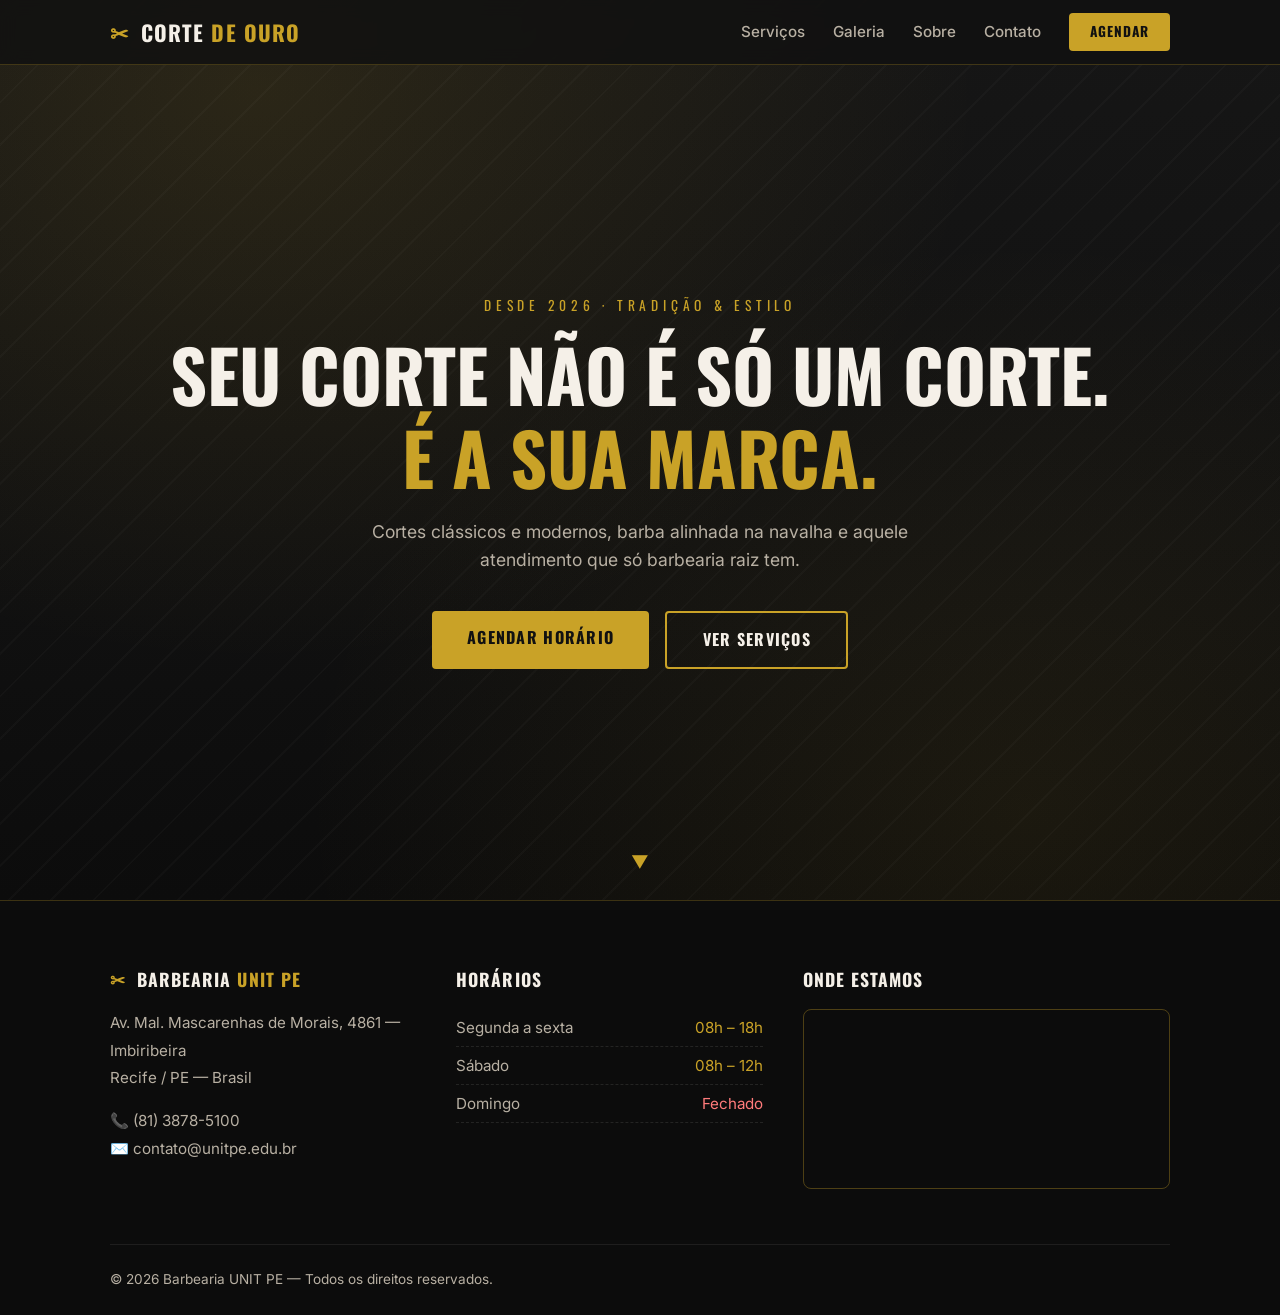
==== index.html @ e79a47ef "atualização" ====
<!DOCTYPE html>
<html lang="pt-BR">
<head>
  <meta charset="UTF-8" />
  <meta name="viewport" content="width=device-width, initial-scale=1.0" />
  <title>Barbearia Corte de Ouro — Cortes clássicos e modernos</title>
  <meta name="description" content="Barbearia Navalha de Ouro: corte, barba e estilo. Agende seu horário online." />
  <link rel="preconnect" href="https://fonts.googleapis.com" />
  <link rel="preconnect" href="https://fonts.gstatic.com" crossorigin />
  <link href="https://fonts.googleapis.com/css2?family=Oswald:wght@500;700&family=Inter:wght@400;500;600&display=swap" rel="stylesheet" />
  <link rel="stylesheet" href="css/style.css" />
</head>
<body>

    <!-- ===== NAVBAR ===== -->
  <header class="navbar" id="topo">
    <div class="container navbar__inner">
      <a href="#topo" class="navbar__logo">
        <span class="logo__icon">✂</span> Corte <span class="logo__gold">de Ouro</span>
      </a>

      <nav class="navbar__menu" id="menu">
        <a href="#servicos">Serviços</a>
        <a href="#galeria">Galeria</a>
        <a href="#sobre">Sobre</a>
        <a href="#contato">Contato</a>
        <a href="#agendamento" class="btn btn--small">Agendar</a>
      </nav>

      <button class="navbar__toggle" id="menu-toggle" aria-label="Abrir menu">
        <span></span><span></span><span></span>
      </button>
    </div>
  </header>

  <!-- ===== HERO ===== -->
  <section class="hero">
    <div class="container hero__content">
      <p class="hero__tagline">Desde 2026 · Tradição &amp; Estilo</p>
      <h1 class="hero__title">
        Seu corte não é só um corte.<br />
        <span class="logo__gold">É a sua marca.</span>
      </h1>
      <p class="hero__subtitle">
        Cortes clássicos e modernos, barba alinhada na navalha e aquele
        atendimento que só barbearia raiz tem.
      </p>
      <div class="hero__actions">
        <a href="#agendamento" class="btn">Agendar horário</a>
        <a href="#servicos" class="btn btn--outline">Ver serviços</a>
      </div>
    </div>
    <div class="hero__scroll" aria-hidden="true">▼</div>
  </section>




  <footer class="footer" id="contato">
    <div class="container">
      <div class="footer__grid">
        <div class="footer__coluna">
          <h3 class="footer__titulo"><span class="logo__icon">✂</span> Barbearia <span class="logo__gold">UNIT PE</span></h3>
          <p class="footer__texto">
            Av. Mal. Mascarenhas de Morais, 4861 — Imbiribeira<br />
            Recife / PE — Brasil
          </p>
          <p class="footer__texto">
            📞 (81) 3878-5100<br />
            ✉️ contato@unitpe.edu.br
          </p>
        </div>
  
        <div class="footer__coluna">
          <h3 class="footer__titulo">Horários</h3>
          <ul class="footer__horarios">
            <li><span>Segunda a sexta</span> <span>08h – 18h</span></li>
            <li><span>Sábado</span> <span>08h – 12h</span></li>
            <li><span>Domingo</span> <span class="footer__fechado">Fechado</span></li>
          </ul>
        </div>
  
        <div class="footer__coluna">
          <h3 class="footer__titulo">Onde estamos</h3>
          <iframe
            class="footer__mapa"
            src="https://www.openstreetmap.org/export/embed.html?bbox=-34.9180%2C-8.1210%2C-34.9080%2C-8.1150&amp;layer=mapnik&amp;marker=-8.1180%2C-34.9130"
            title="Mapa da localização da UNIT PE Imbiribeira"
            loading="lazy">
          </iframe>
        </div>
      </div>
  
      <div class="footer__base">
        <p>© 2026 Barbearia UNIT PE — Todos os direitos reservados.</p>
      </div>
    </div>
  </footer>

    
</body>
</html>
---- css/style.css ----
/* =====================================================
   Barbearia Cotede Ouro — estilos
   Paleta: preto carvão + dourado + branco gelo
   ===================================================== */

   :root {
    --cor-fundo: #111111;
    --cor-fundo-2: #1a1a1a;
    --cor-texto: #f5f0e8;
    --cor-texto-suave: #b8b0a3;
    --cor-ouro: #c9a227;
    --cor-ouro-claro: #e6c75a;
    --fonte-titulo: "Oswald", sans-serif;
    --fonte-texto: "Inter", sans-serif;
    --largura-max: 1100px;
  }
  
  * {
    margin: 0;
    padding: 0;
    box-sizing: border-box;
  }
  
  html {
    scroll-behavior: smooth;
  }
  
  body {
    font-family: var(--fonte-texto);
    background: var(--cor-fundo);
    color: var(--cor-texto);
    line-height: 1.6;
  }
  
  .container {
    max-width: var(--largura-max);
    margin: 0 auto;
    padding: 0 1.25rem;
  }
  
  /* ===== Botões ===== */
  .btn {
    display: inline-block;
    background: var(--cor-ouro);
    color: #111;
    font-family: var(--fonte-titulo);
    font-weight: 700;
    text-transform: uppercase;
    letter-spacing: 0.08em;
    text-decoration: none;
    padding: 0.9rem 2.2rem;
    border-radius: 4px;
    transition: background 0.25s, transform 0.25s;
  }
  
  .btn:hover {
    background: var(--cor-ouro-claro);
    transform: translateY(-2px);
  }
  
  .btn--outline {
    background: transparent;
    color: var(--cor-texto);
    border: 2px solid var(--cor-ouro);
  }
  
  .btn--outline:hover {
    background: rgba(201, 162, 39, 0.15);
  }
  
  .btn--small {
    padding: 0.5rem 1.3rem;
    font-size: 0.85rem;
  }
  
  /* ===== Navbar ===== */
  .navbar {
    position: fixed;
    top: 0;
    left: 0;
    right: 0;
    z-index: 100;
    background: rgba(17, 17, 17, 0.85);
    backdrop-filter: blur(8px);
    border-bottom: 1px solid rgba(201, 162, 39, 0.25);
  }
  
  .navbar__inner {
    display: flex;
    align-items: center;
    justify-content: space-between;
    height: 64px;
  }
  
  .navbar__logo {
    font-family: var(--fonte-titulo);
    font-size: 1.35rem;
    font-weight: 700;
    text-transform: uppercase;
    letter-spacing: 0.05em;
    color: var(--cor-texto);
    text-decoration: none;
  }
  
  .logo__icon {
    color: var(--cor-ouro);
    margin-right: 0.3rem;
  }
  
  .logo__gold {
    color: var(--cor-ouro);
  }
  
  .navbar__menu {
    display: flex;
    align-items: center;
    gap: 1.75rem;
  }
  
  .navbar__menu a:not(.btn) {
    color: var(--cor-texto-suave);
    text-decoration: none;
    font-size: 0.95rem;
    font-weight: 500;
    transition: color 0.2s;
  }
  
  .navbar__menu a:not(.btn):hover {
    color: var(--cor-ouro-claro);
  }
  
  /* Botão hambúrguer (só aparece no celular) */
  .navbar__toggle {
    display: none;
    flex-direction: column;
    gap: 5px;
    background: none;
    border: none;
    cursor: pointer;
    padding: 6px;
  }
  
  .navbar__toggle span {
    width: 26px;
    height: 3px;
    background: var(--cor-ouro);
    border-radius: 2px;
    transition: transform 0.3s, opacity 0.3s;
  }
  
  /* X quando o menu está aberto */
  .navbar__toggle.aberto span:nth-child(1) {
    transform: translateY(8px) rotate(45deg);
  }
  .navbar__toggle.aberto span:nth-child(2) {
    opacity: 0;
  }
  .navbar__toggle.aberto span:nth-child(3) {
    transform: translateY(-8px) rotate(-45deg);
  }
  
  /* ===== Hero ===== */
  .hero {
    min-height: 100vh;
    display: flex;
    align-items: center;
    justify-content: center;
    text-align: center;
    position: relative;
    padding-top: 64px;
    background:
      radial-gradient(ellipse at 20% 10%, rgba(201, 162, 39, 0.12), transparent 50%),
      radial-gradient(ellipse at 80% 90%, rgba(201, 162, 39, 0.08), transparent 50%),
      linear-gradient(180deg, #161616 0%, #111111 60%, #0c0c0c 100%);
    overflow: hidden;
  }
  
  /* listras diagonais bem sutis, lembrando o poste de barbeiro */
  .hero::before {
    content: "";
    position: absolute;
    inset: 0;
    background: repeating-linear-gradient(
      -45deg,
      transparent 0 28px,
      rgba(245, 240, 232, 0.025) 28px 30px
    );
    pointer-events: none;
  }
  
  .hero__content {
    position: relative;
    z-index: 1;
  }
  
  .hero__tagline {
    font-family: var(--fonte-titulo);
    text-transform: uppercase;
    letter-spacing: 0.35em;
    font-size: 0.85rem;
    color: var(--cor-ouro);
    margin-bottom: 1rem;
  }
  
  .hero__title {
    font-family: var(--fonte-titulo);
    font-size: clamp(2.4rem, 6vw, 4.5rem);
    font-weight: 700;
    text-transform: uppercase;
    line-height: 1.15;
    margin-bottom: 1.25rem;
  }
  
  .hero__subtitle {
    max-width: 540px;
    margin: 0 auto 2.25rem;
    color: var(--cor-texto-suave);
    font-size: 1.1rem;
  }
  
  .hero__actions {
    display: flex;
    gap: 1rem;
    justify-content: center;
    flex-wrap: wrap;
  }
  
  .hero__scroll {
    position: absolute;
    bottom: 1.5rem;
    left: 50%;
    transform: translateX(-50%);
    color: var(--cor-ouro);
    font-size: 1.1rem;
    animation: flutuar 1.8s ease-in-out infinite;
  }
  
  @keyframes flutuar {
    0%, 100% { transform: translateX(-50%) translateY(0); }
    50%      { transform: translateX(-50%) translateY(8px); }
  }
  
  /* ===== Seções placeholder ===== */
  .section {
    padding: 5rem 0;
    border-top: 1px solid rgba(245, 240, 232, 0.06);
    background: var(--cor-fundo);
  }
  
  .section:nth-of-type(even) {
    background: var(--cor-fundo-2);
  }
  
  .section__title {
    font-family: var(--fonte-titulo);
    font-size: 2rem;
    text-transform: uppercase;
    letter-spacing: 0.05em;
    margin-bottom: 0.75rem;
  }
  
  .section__title::after {
    content: "";
    display: block;
    width: 56px;
    height: 3px;
    background: var(--cor-ouro);
    margin-top: 0.5rem;
  }
  
  .section__placeholder {
    color: var(--cor-texto-suave);
  }
  
  .section__subtitle {
    color: var(--cor-texto-suave);
    margin-bottom: 2.5rem;
  }
  
  
  
  /* ===== Rodapé ===== */
  .footer {
    padding: 4rem 0 1.5rem;
    border-top: 1px solid rgba(201, 162, 39, 0.25);
    background: #0c0c0c;
    color: var(--cor-texto-suave);
    font-size: 0.95rem;
  }
  
  .footer__grid {
    display: grid;
    grid-template-columns: 1fr 1fr 1.2fr;
    gap: 2.5rem;
    margin-bottom: 3rem;
  }
  
  .footer__titulo {
    font-family: var(--fonte-titulo);
    font-size: 1.1rem;
    text-transform: uppercase;
    letter-spacing: 0.06em;
    color: var(--cor-texto);
    margin-bottom: 1rem;
  }
  
  .footer__texto {
    margin-bottom: 1rem;
    line-height: 1.8;
  }
  
  .footer__horarios {
    list-style: none;
  }
  
  .footer__horarios li {
    display: flex;
    justify-content: space-between;
    gap: 1rem;
    padding: 0.4rem 0;
    border-bottom: 1px dashed rgba(245, 240, 232, 0.1);
  }
  
  .footer__horarios li span:last-child {
    color: var(--cor-ouro);
  }
  
  .footer__fechado {
    color: #ff7b7b !important;
  }
  
  .footer__mapa {
    width: 100%;
    height: 180px;
    border: 1px solid rgba(201, 162, 39, 0.35);
    border-radius: 8px;
  }
  
  .footer__base {
    display: flex;
    justify-content: space-between;
    gap: 1rem;
    flex-wrap: wrap;
    padding-top: 1.5rem;
    border-top: 1px solid rgba(245, 240, 232, 0.08);
    font-size: 0.85rem;
  }
  
  .footer__credito {
    color: var(--cor-ouro);
  }
  

  @media (max-width: 768px) {
    .footer__grid {
      grid-template-columns: 1fr;
      gap: 2rem;
    }
  
    .footer__base {
      flex-direction: column;
      text-align: center;
    }
  }
  
  /* ===== Responsivo (celular) ===== */
  @media (max-width: 768px) {
    .navbar__toggle {
      display: flex;
    }
  
    .navbar__menu {
      position: fixed;
      top: 64px;
      left: 0;
      right: 0;
      flex-direction: column;
      gap: 1.25rem;
      background: #111111;
      border-bottom: 1px solid rgba(201, 162, 39, 0.25);
      padding: 1.75rem 1.25rem;
      transform: translateY(-130%);
      transition: transform 0.3s ease;
    }
  
    .navbar__menu.aberto {
      transform: translateY(0);
    }
  
    .hero__actions .btn {
      width: 100%;
      max-width: 320px;
    }
  }
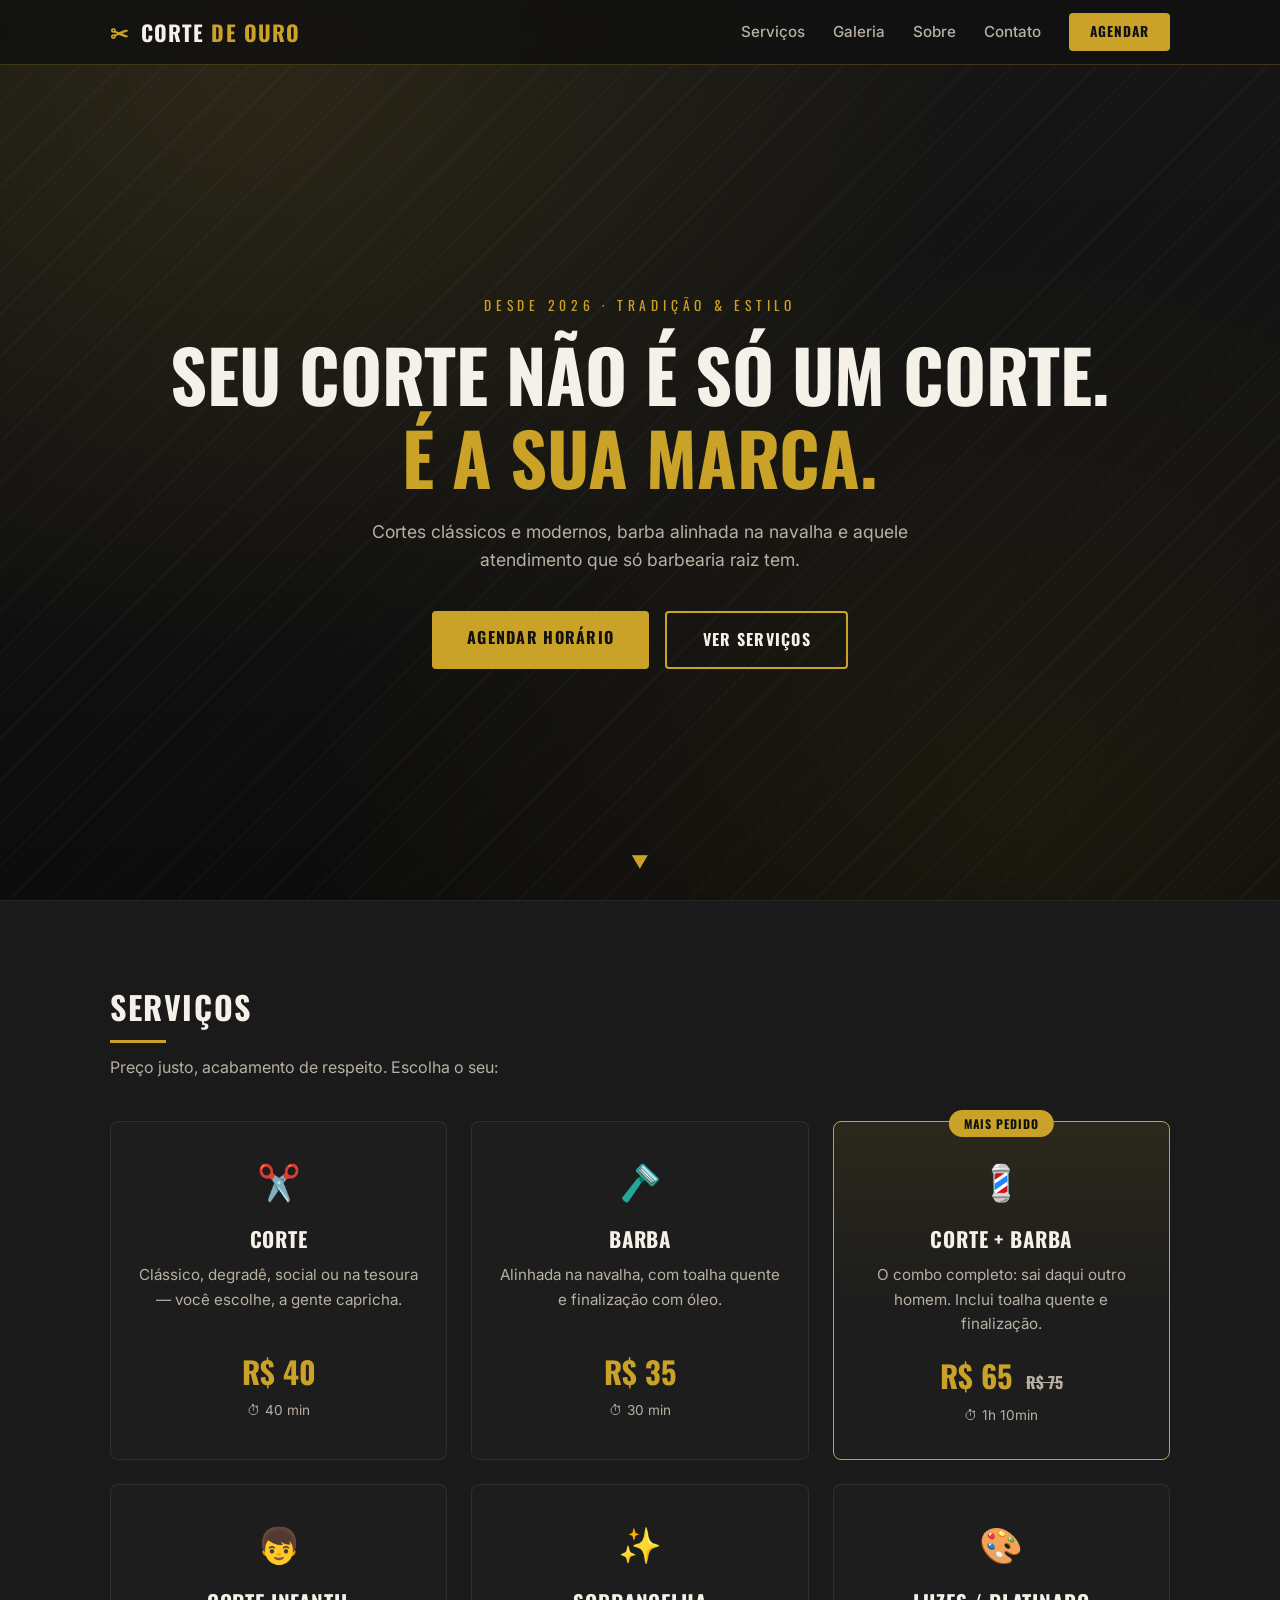
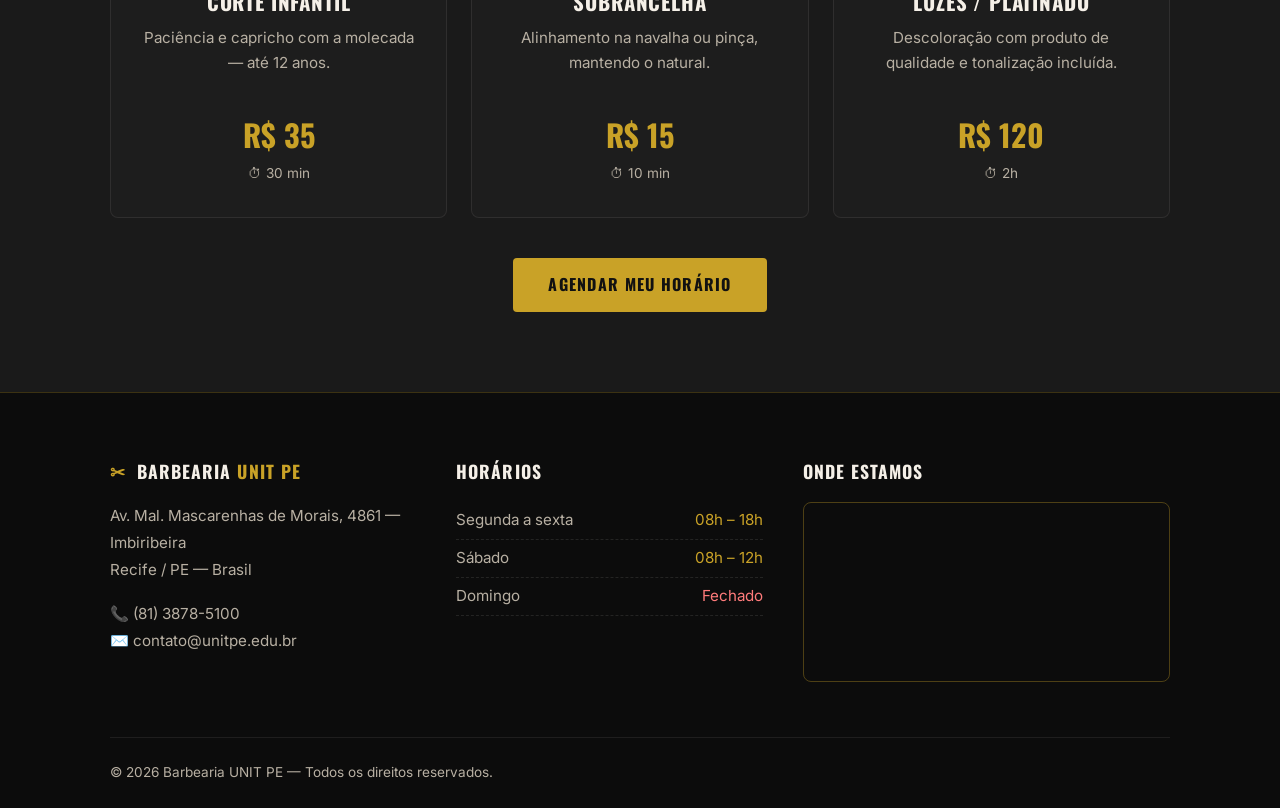
==== commit c9a0a664: "Primeia seção da serção de serviços" ====
--- a/index.html
+++ b/index.html
@@ -54,6 +54,70 @@
   </section>
 
 
+  <!-- ===== Serviços ===== -->
+  <section class="section" id="servicos">
+    <div class="container">
+      <h2 class="section__title">Serviços</h2>
+      <p class="section__subtitle">Preço justo, acabamento de respeito. Escolha o seu:</p>
+
+      <div class="servicos__grid">
+        <article class="servico">
+          <span class="servico__icone">✂️</span>
+          <h3 class="servico__nome">Corte</h3>
+          <p class="servico__desc">Clássico, degradê, social ou na tesoura — você escolhe, a gente capricha.</p>
+          <p class="servico__preco">R$ 40</p>
+          <p class="servico__tempo">⏱ 40 min</p>
+        </article>
+
+        <article class="servico">
+          <span class="servico__icone">🪒</span>
+          <h3 class="servico__nome">Barba</h3>
+          <p class="servico__desc">Alinhada na navalha, com toalha quente e finalização com óleo.</p>
+          <p class="servico__preco">R$ 35</p>
+          <p class="servico__tempo">⏱ 30 min</p>
+        </article>
+
+        <article class="servico servico--destaque">
+          <span class="servico__selo">Mais pedido</span>
+          <span class="servico__icone">💈</span>
+          <h3 class="servico__nome">Corte + Barba</h3>
+          <p class="servico__desc">O combo completo: sai daqui outro homem. Inclui toalha quente e finalização.</p>
+          <p class="servico__preco">R$ 65 <span class="servico__preco-antigo">R$ 75</span></p>
+          <p class="servico__tempo">⏱ 1h 10min</p>
+        </article>
+
+        <article class="servico">
+          <span class="servico__icone">👦</span>
+          <h3 class="servico__nome">Corte Infantil</h3>
+          <p class="servico__desc">Paciência e capricho com a molecada — até 12 anos.</p>
+          <p class="servico__preco">R$ 35</p>
+          <p class="servico__tempo">⏱ 30 min</p>
+        </article>
+
+        <article class="servico">
+          <span class="servico__icone">✨</span>
+          <h3 class="servico__nome">Sobrancelha</h3>
+          <p class="servico__desc">Alinhamento na navalha ou pinça, mantendo o natural.</p>
+          <p class="servico__preco">R$ 15</p>
+          <p class="servico__tempo">⏱ 10 min</p>
+        </article>
+
+        <article class="servico">
+          <span class="servico__icone">🎨</span>
+          <h3 class="servico__nome">Luzes / Platinado</h3>
+          <p class="servico__desc">Descoloração com produto de qualidade e tonalização incluída.</p>
+          <p class="servico__preco">R$ 120</p>
+          <p class="servico__tempo">⏱ 2h</p>
+        </article>
+      </div>
+
+      <p class="servicos__cta">
+        <a href="#agendamento" class="btn">Agendar meu horário</a>
+      </p>
+    </div>
+  </section>
+
+
 
 
   <footer class="footer" id="contato">
--- a/css/style.css
+++ b/css/style.css
@@ -276,6 +276,99 @@
     color: var(--cor-texto-suave);
     margin-bottom: 2.5rem;
   }
+
+
+  /* ===== Serviços ===== */
+.servicos__grid {
+  display: grid;
+  grid-template-columns: repeat(auto-fit, minmax(260px, 1fr));
+  gap: 1.5rem;
+}
+
+.servico {
+  position: relative;
+  background: #1d1d1d;
+  border: 1px solid rgba(245, 240, 232, 0.08);
+  border-radius: 8px;
+  padding: 2rem 1.5rem;
+  text-align: center;
+  transition: transform 0.25s, border-color 0.25s, box-shadow 0.25s;
+}
+
+.servico:hover {
+  transform: translateY(-6px);
+  border-color: var(--cor-ouro);
+  box-shadow: 0 12px 30px rgba(0, 0, 0, 0.45);
+}
+
+.servico--destaque {
+  border-color: var(--cor-ouro);
+  background: linear-gradient(180deg, rgba(201, 162, 39, 0.1), rgba(29, 29, 29, 1) 55%);
+}
+
+.servico__selo {
+  position: absolute;
+  top: -12px;
+  left: 50%;
+  transform: translateX(-50%);
+  background: var(--cor-ouro);
+  color: #111;
+  font-family: var(--fonte-titulo);
+  font-size: 0.75rem;
+  font-weight: 700;
+  text-transform: uppercase;
+  letter-spacing: 0.08em;
+  padding: 0.25rem 0.9rem;
+  border-radius: 99px;
+  white-space: nowrap;
+}
+
+.servico__icone {
+  font-size: 2.2rem;
+  display: block;
+  margin-bottom: 0.75rem;
+}
+
+.servico__nome {
+  font-family: var(--fonte-titulo);
+  font-size: 1.3rem;
+  text-transform: uppercase;
+  letter-spacing: 0.04em;
+  margin-bottom: 0.5rem;
+}
+
+.servico__desc {
+  color: var(--cor-texto-suave);
+  font-size: 0.95rem;
+  min-height: 4.5em;
+  margin-bottom: 1rem;
+}
+
+.servico__preco {
+  font-family: var(--fonte-titulo);
+  font-size: 1.9rem;
+  font-weight: 700;
+  color: var(--cor-ouro);
+}
+
+.servico__preco-antigo {
+  font-size: 1rem;
+  color: var(--cor-texto-suave);
+  text-decoration: line-through;
+  margin-left: 0.4rem;
+}
+
+.servico__tempo {
+  color: var(--cor-texto-suave);
+  font-size: 0.85rem;
+  margin-top: 0.25rem;
+}
+
+.servicos__cta {
+  text-align: center;
+  margin-top: 2.5rem;
+}
+
   
   
   
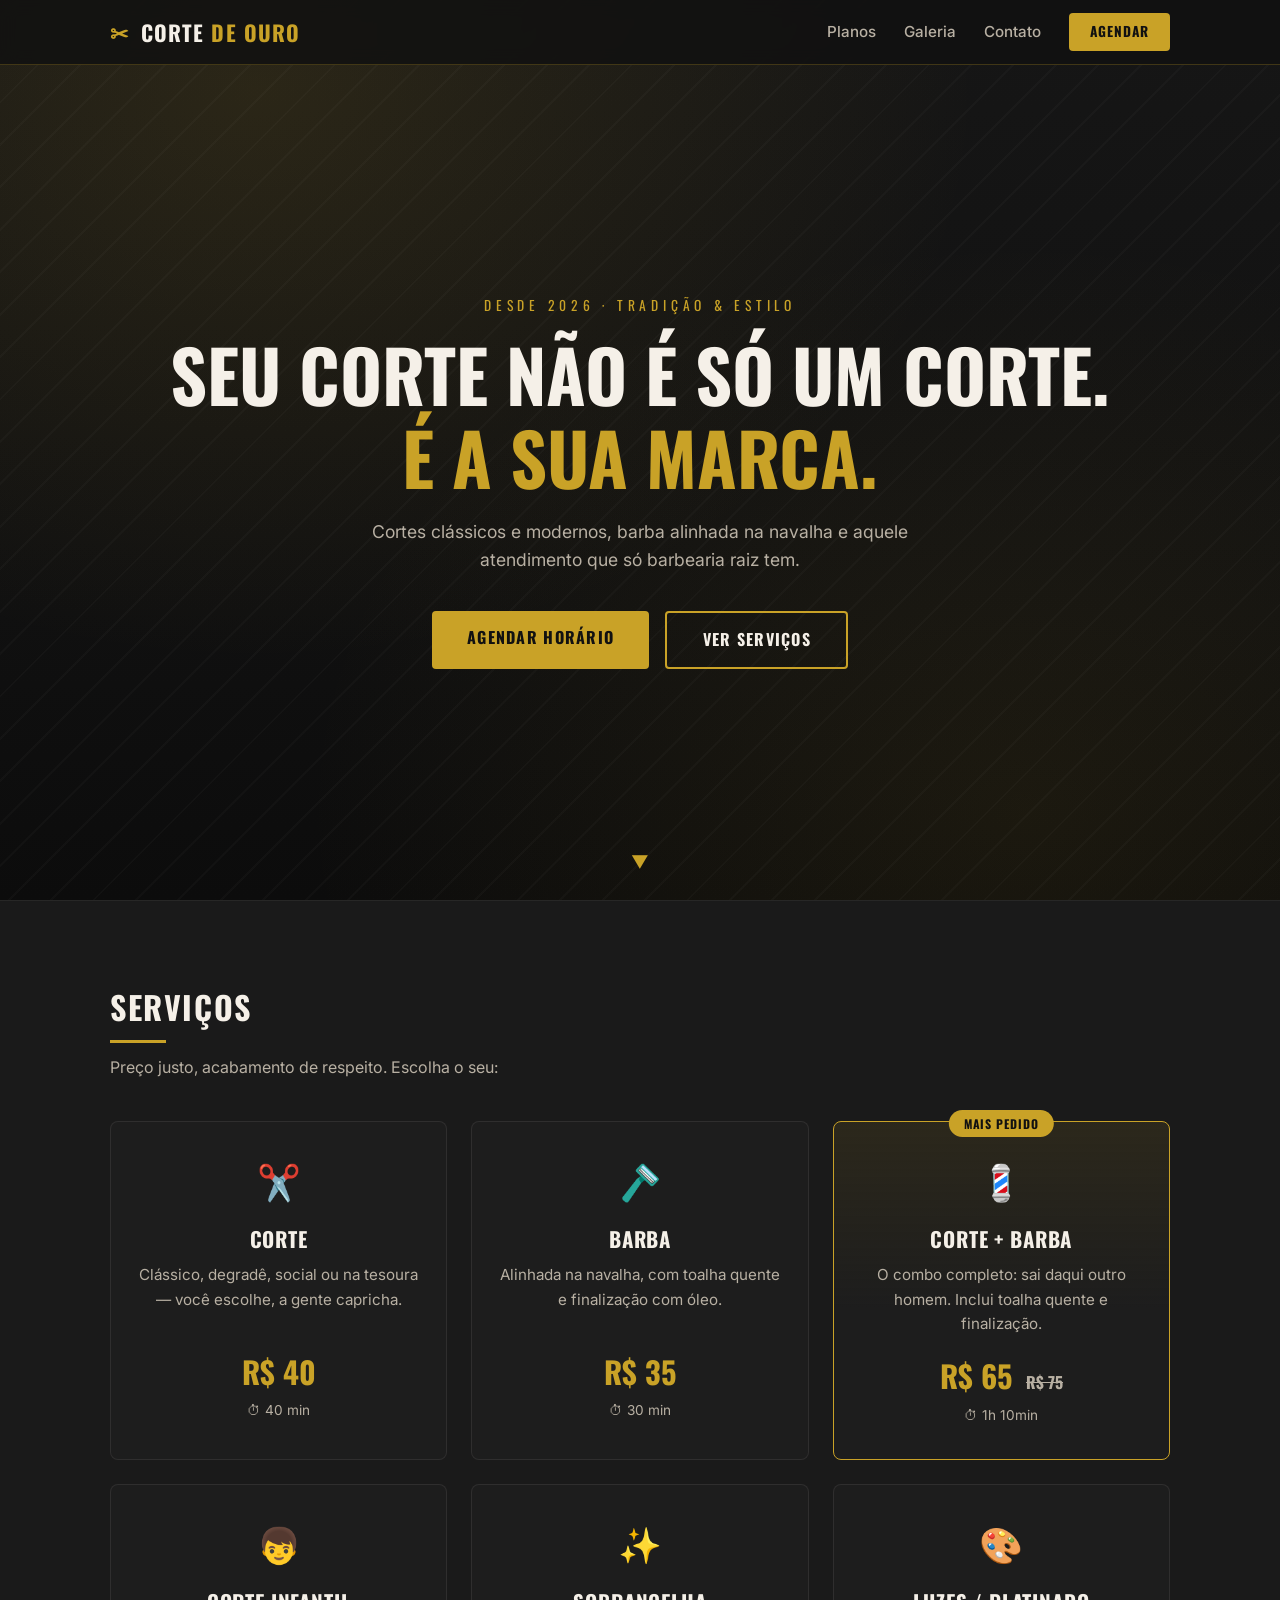
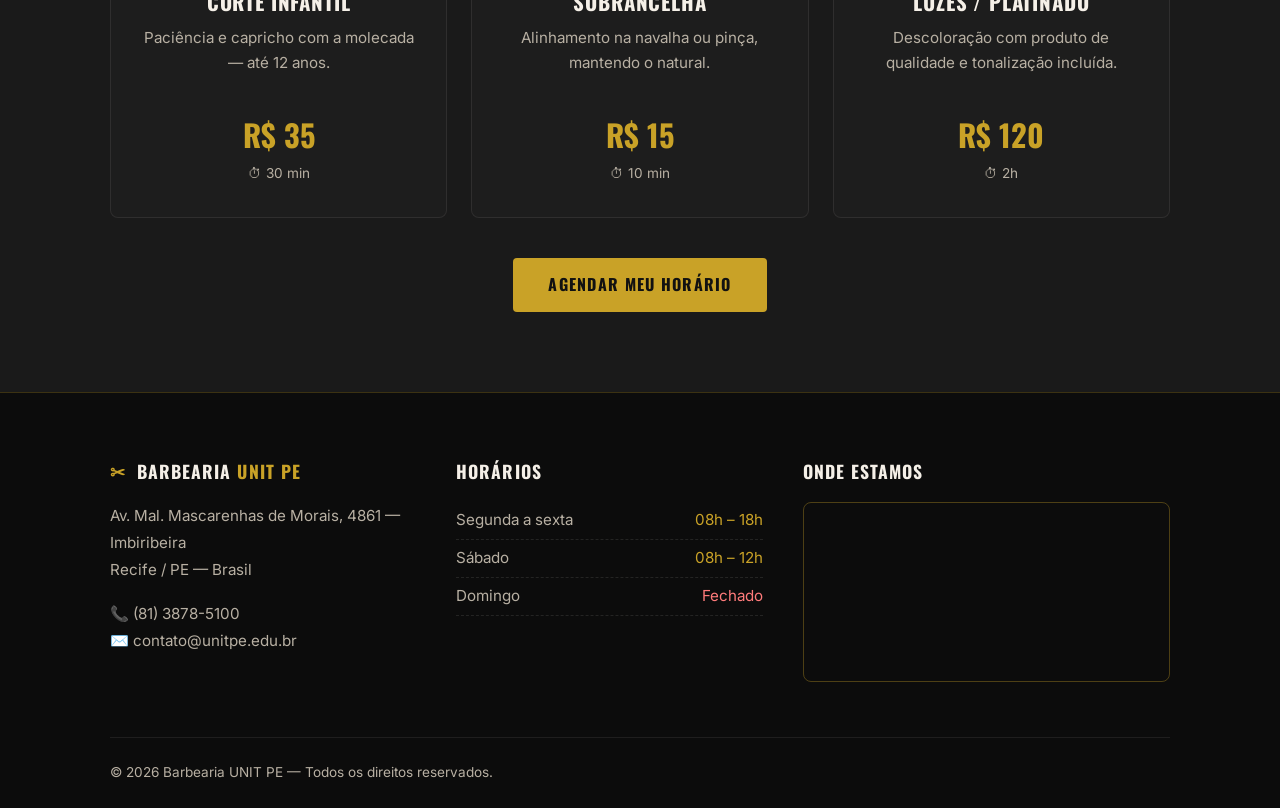
==== commit 3864565e: "atualizando navbar" ====
--- a/index.html
+++ b/index.html
@@ -1,5 +1,6 @@
 <!DOCTYPE html>
 <html lang="pt-BR">
+
 <head>
   <meta charset="UTF-8" />
   <meta name="viewport" content="width=device-width, initial-scale=1.0" />
@@ -7,24 +8,25 @@
   <meta name="description" content="Barbearia Navalha de Ouro: corte, barba e estilo. Agende seu horário online." />
   <link rel="preconnect" href="https://fonts.googleapis.com" />
   <link rel="preconnect" href="https://fonts.gstatic.com" crossorigin />
-  <link href="https://fonts.googleapis.com/css2?family=Oswald:wght@500;700&family=Inter:wght@400;500;600&display=swap" rel="stylesheet" />
+  <link href="https://fonts.googleapis.com/css2?family=Oswald:wght@500;700&family=Inter:wght@400;500;600&display=swap"
+    rel="stylesheet" />
   <link rel="stylesheet" href="css/style.css" />
 </head>
+
 <body>
 
-    <!-- ===== NAVBAR ===== -->
+  <!-- ===== NAVBAR ===== -->
   <header class="navbar" id="topo">
     <div class="container navbar__inner">
-      <a href="#topo" class="navbar__logo">
+      <a href="/index.html" class="navbar__logo">
         <span class="logo__icon">✂</span> Corte <span class="logo__gold">de Ouro</span>
       </a>
 
       <nav class="navbar__menu" id="menu">
-        <a href="#servicos">Serviços</a>
-        <a href="#galeria">Galeria</a>
-        <a href="#sobre">Sobre</a>
+        <a href="planos.html">Planos</a>
+        <a href="/galeria.html">Galeria</a>
         <a href="#contato">Contato</a>
-        <a href="#agendamento" class="btn btn--small">Agendar</a>
+        <a href="/agendar.html" class="btn btn--small" target="_blank">Agendar</a>
       </nav>
 
       <button class="navbar__toggle" id="menu-toggle" aria-label="Abrir menu">
@@ -46,7 +48,7 @@
         atendimento que só barbearia raiz tem.
       </p>
       <div class="hero__actions">
-        <a href="#agendamento" class="btn">Agendar horário</a>
+        <a href="/agendar.html" class="btn">Agendar horário</a>
         <a href="#servicos" class="btn btn--outline">Ver serviços</a>
       </div>
     </div>
@@ -112,7 +114,7 @@
       </div>
 
       <p class="servicos__cta">
-        <a href="#agendamento" class="btn">Agendar meu horário</a>
+        <a href="/agendar.html" class="btn">Agendar meu horário</a>
       </p>
     </div>
   </section>
@@ -124,7 +126,8 @@
     <div class="container">
       <div class="footer__grid">
         <div class="footer__coluna">
-          <h3 class="footer__titulo"><span class="logo__icon">✂</span> Barbearia <span class="logo__gold">UNIT PE</span></h3>
+          <h3 class="footer__titulo"><span class="logo__icon">✂</span> Barbearia <span class="logo__gold">UNIT PE</span>
+          </h3>
           <p class="footer__texto">
             Av. Mal. Mascarenhas de Morais, 4861 — Imbiribeira<br />
             Recife / PE — Brasil
@@ -134,7 +137,7 @@
             ✉️ contato@unitpe.edu.br
           </p>
         </div>
-  
+
         <div class="footer__coluna">
           <h3 class="footer__titulo">Horários</h3>
           <ul class="footer__horarios">
@@ -143,24 +146,25 @@
             <li><span>Domingo</span> <span class="footer__fechado">Fechado</span></li>
           </ul>
         </div>
-  
+
         <div class="footer__coluna">
           <h3 class="footer__titulo">Onde estamos</h3>
-          <iframe
-            class="footer__mapa"
+          <iframe class="footer__mapa"
             src="https://www.openstreetmap.org/export/embed.html?bbox=-34.9180%2C-8.1210%2C-34.9080%2C-8.1150&amp;layer=mapnik&amp;marker=-8.1180%2C-34.9130"
-            title="Mapa da localização da UNIT PE Imbiribeira"
-            loading="lazy">
+            title="Mapa da localização da UNIT PE Imbiribeira" loading="lazy">
           </iframe>
         </div>
       </div>
-  
+
       <div class="footer__base">
         <p>© 2026 Barbearia UNIT PE — Todos os direitos reservados.</p>
       </div>
     </div>
   </footer>
 
-    
+
+  <script src="js/main.js"></script>
+
 </body>
+
 </html>
--- a/css/style.css
+++ b/css/style.css
@@ -37,6 +37,35 @@
     margin: 0 auto;
     padding: 0 1.25rem;
   }
+
+  /* Botão voltar ao topo */
+.btn-topo {
+  position: fixed;
+  bottom: 20px;
+  right: 20px;
+  background: var(--cor-ouro);
+  border: none;
+  padding: 0.6rem;
+  border-radius: 50%;
+  cursor: pointer;
+  display: none;
+  font-size: 1.2rem;
+  font-weight: bold;
+  color: #111;
+  box-shadow: 0 0 8px rgba(201,162,39,0.4);
+}
+
+/* Animação de entrada nos serviços */
+.servico {
+  opacity: 0;
+  transform: translateY(20px);
+  transition: 0.6s;
+}
+.servico.visivel {
+  opacity: 1;
+  transform: translateY(0);
+}
+
   
   /* ===== Botões ===== */
   .btn {
@@ -485,4 +514,5 @@
       max-width: 320px;
     }
   }
-  +
+
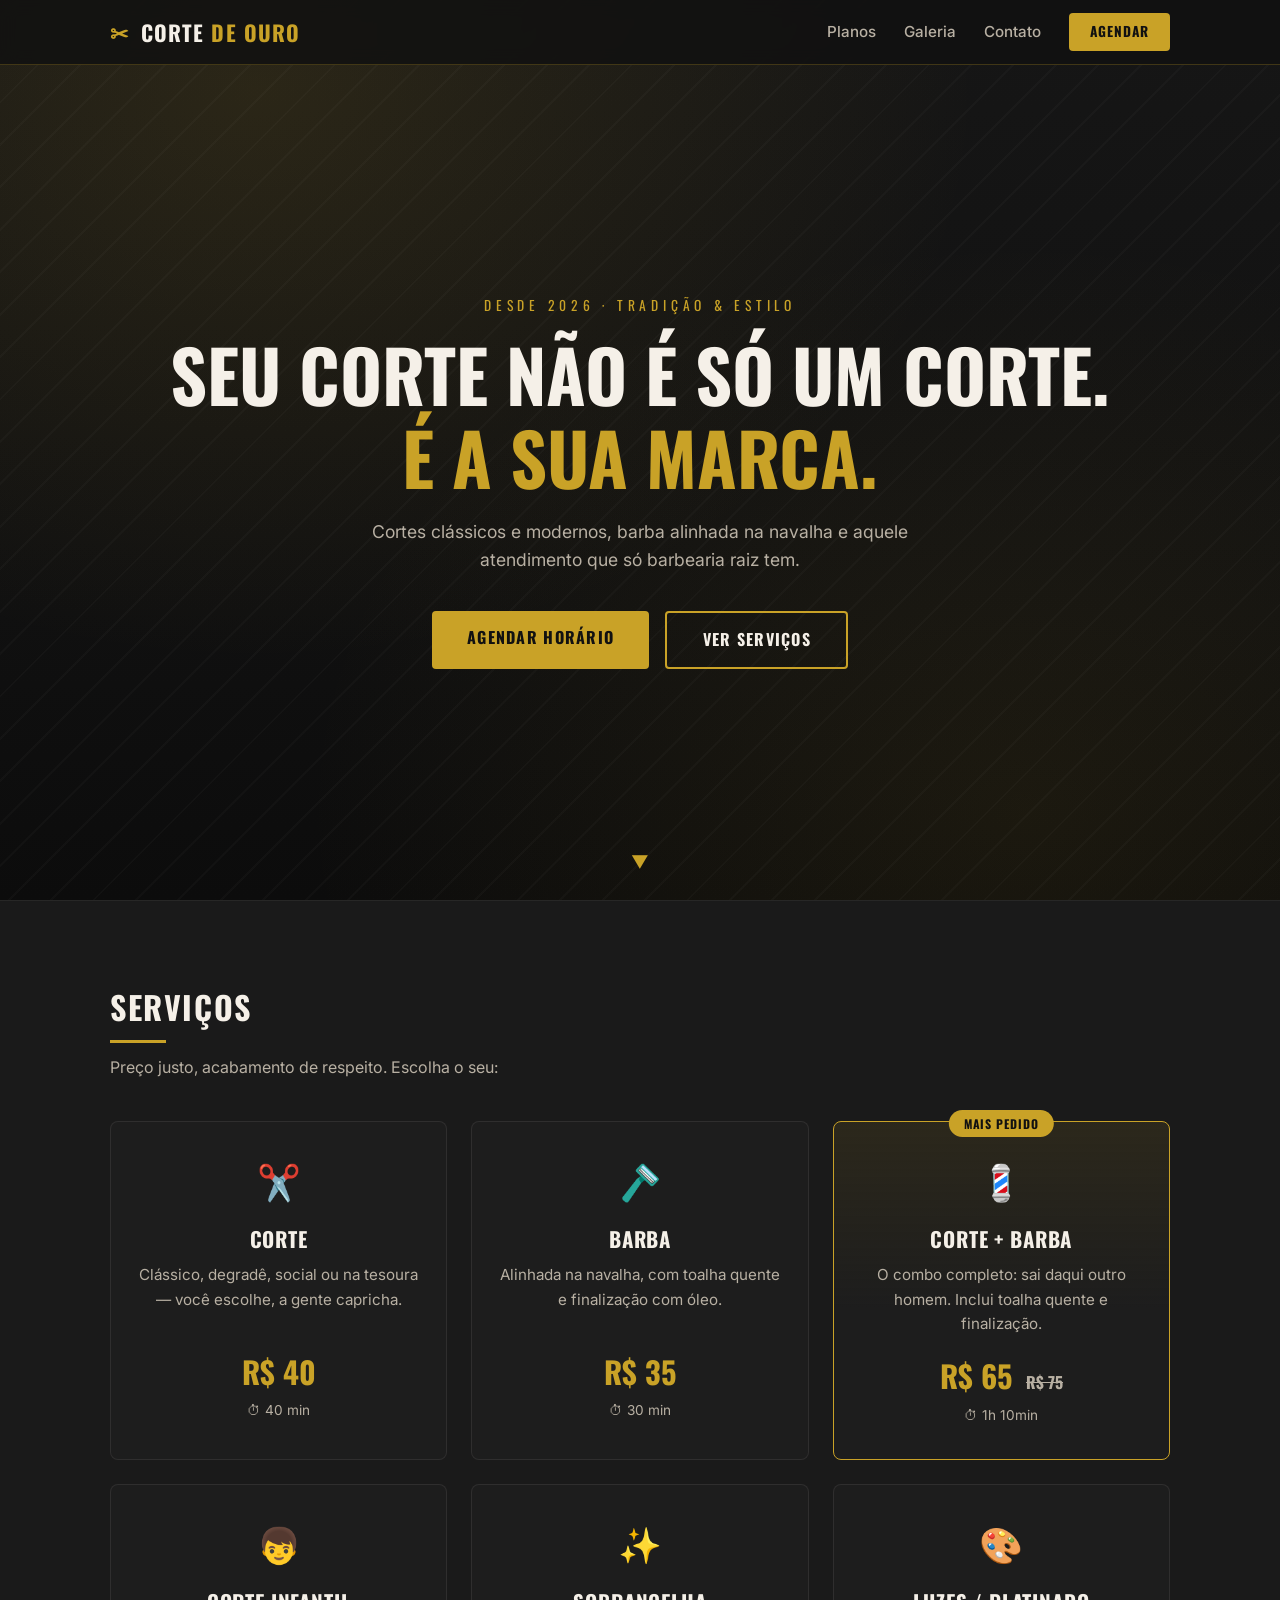
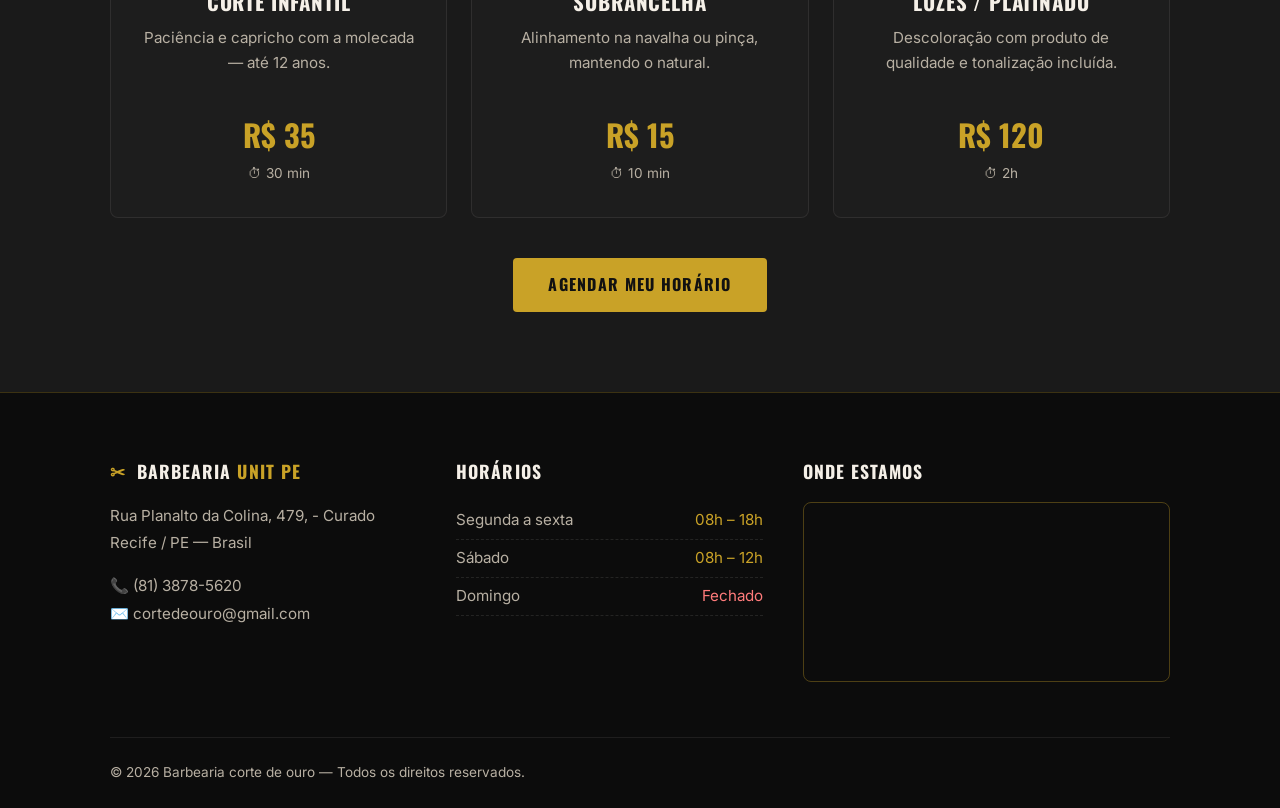
==== commit 1c24178f: "Update footer contact information and branding" ====
--- a/index.html
+++ b/index.html
@@ -129,12 +129,12 @@
           <h3 class="footer__titulo"><span class="logo__icon">✂</span> Barbearia <span class="logo__gold">UNIT PE</span>
           </h3>
           <p class="footer__texto">
-            Av. Mal. Mascarenhas de Morais, 4861 — Imbiribeira<br />
+            Rua Planalto da Colina, 479, - Curado <br />
             Recife / PE — Brasil
           </p>
           <p class="footer__texto">
-            📞 (81) 3878-5100<br />
-            ✉️ contato@unitpe.edu.br
+            📞 (81) 3878-5620<br />
+            ✉️ cortedeouro@gmail.com
           </p>
         </div>
 
@@ -157,7 +157,7 @@
       </div>
 
       <div class="footer__base">
-        <p>© 2026 Barbearia UNIT PE — Todos os direitos reservados.</p>
+        <p>© 2026 Barbearia corte de ouro — Todos os direitos reservados.</p>
       </div>
     </div>
   </footer>
@@ -167,4 +167,4 @@
 
 </body>
 
-</html>+</html>
